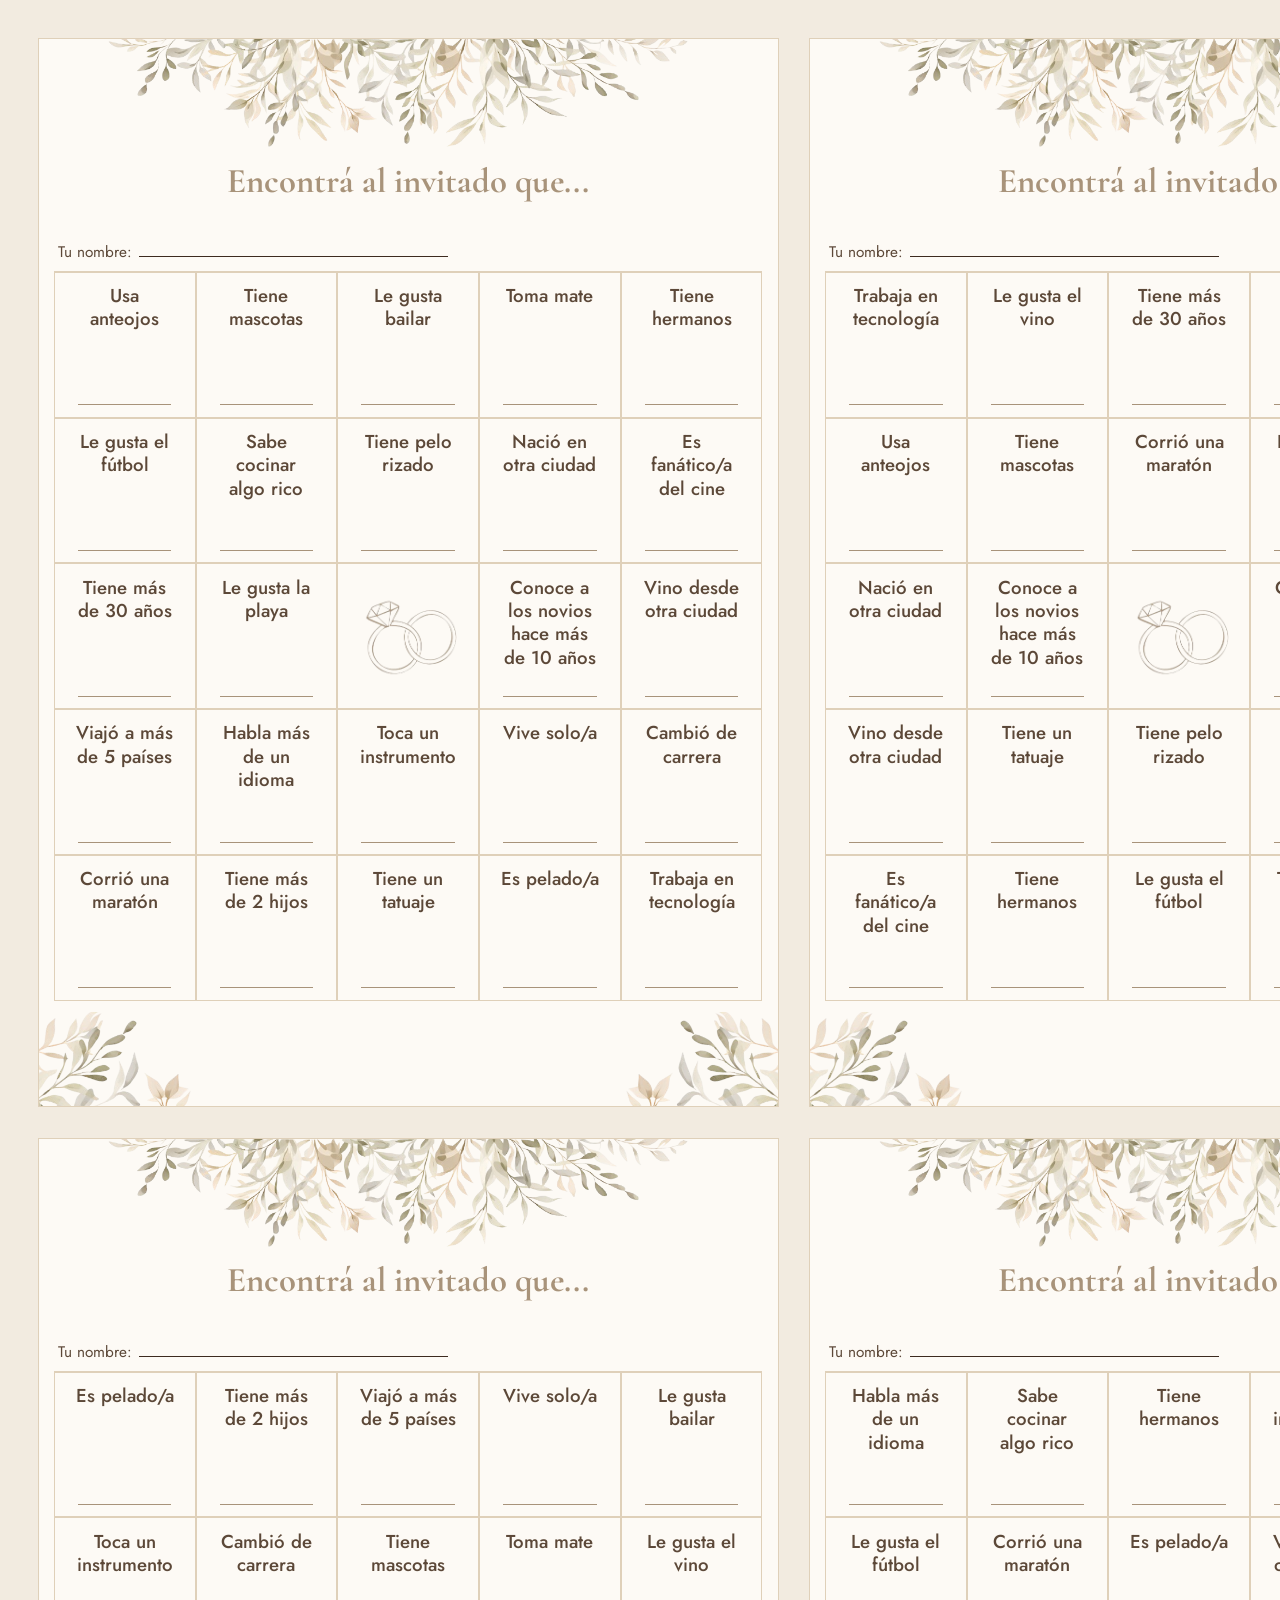
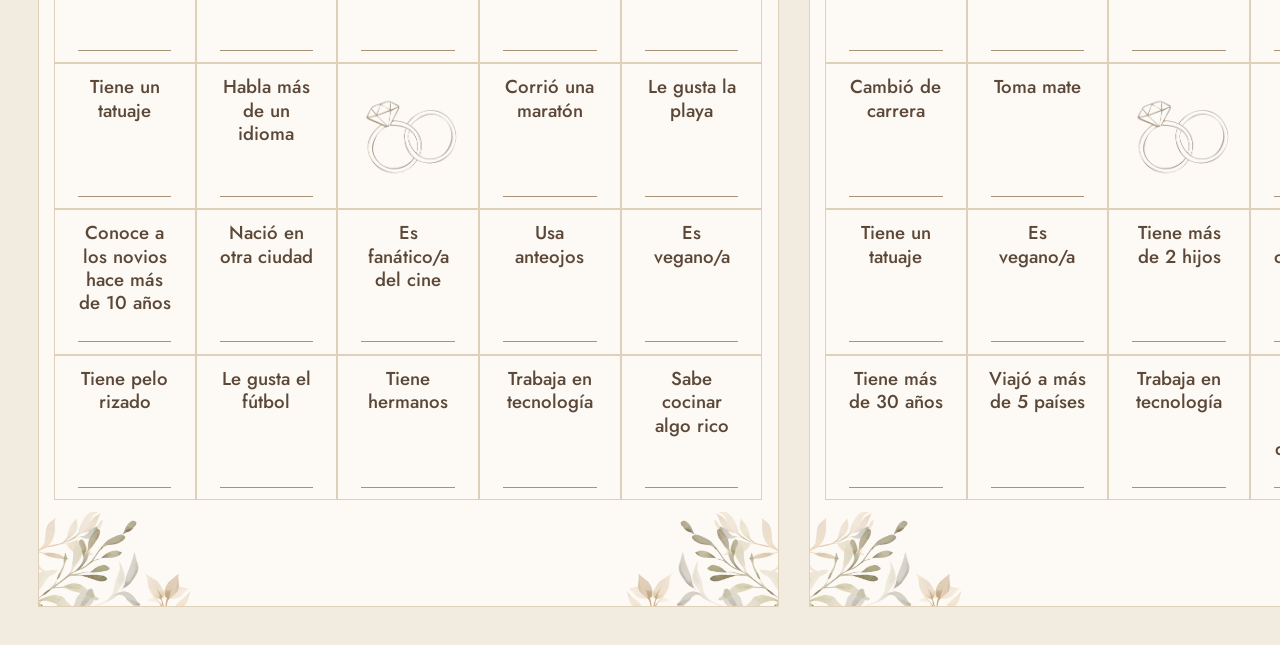
==== carton-preview.html @ 7a1c5728 "feat: rediseño visual completo del cartón de bingo - Nuevo diseño: título 'Encontrá al invitado que." ====
<!DOCTYPE html>
<html lang="es">
<head>
  <meta charset="UTF-8">
  <title>Preview Cartones — Clara & Javier</title>
  <link href="https://fonts.googleapis.com/css2?family=Cormorant+Garamond:ital,wght@0,400;0,600;0,700;1,400;1,600&family=Jost:wght@300;400;500;600&display=swap" rel="stylesheet">
  <style>
    * { box-sizing: border-box; margin: 0; padding: 0; }

    body {
      background: #f2ebe0;
      font-family: 'Jost', sans-serif;
    }

    .print-sheet {
      display: grid;
      grid-template-columns: 1fr 1fr;
      grid-template-rows: 1fr 1fr;
      width: 420mm;
      height: 594mm;
      margin: 0 auto;
      padding: 10mm;
      gap: 8mm;
    }

    @media print {
      body { background: white; }
      .print-sheet {
        width: 420mm;
        height: 594mm;
        margin: 0;
        padding: 8mm;
        page-break-after: always;
      }
    }

    /* ── Cartón individual ── */
    .carton-page {
      position: relative;
      display: flex;
      flex-direction: column;
      background: #fdfaf5;
      overflow: hidden;
      border: 1px solid #dfd0b9;
    }

    .carton-wrap {
      position: relative;
      display: flex;
      flex-direction: column;
      height: 100%;
    }

    /* ── Flores arriba ── */
    .floral-top {
      width: 100%;
      flex-shrink: 0;
      overflow: hidden;
      line-height: 0;
    }

    .floral-top img {
      width: 100%;
      display: block;
      object-fit: cover;
      object-position: top center;
      max-height: 40mm;
    }

    /* ── Título ── */
    .carton-titulo {
      display: flex;
      flex-direction: column;
      align-items: center;
      padding: 3mm 4mm 9mm;
      flex-shrink: 0;
    }

    .titulo-principal {
      font-family: 'Cormorant Garamond', serif;
      font-style: normal;
      font-weight: 700;
      font-size: 26pt;
      color: #a8937a;
      line-height: 1.1;
      max-width: 80%;
      text-align: center;
    }

    /* ── Tu nombre ── */
    .nombre-field {
      display: flex;
      align-items: baseline;
      padding: 2mm 5mm 2mm;
      gap: 2mm;
      flex-shrink: 0;
      max-width: 58%;
    }

    .nombre-label {
      font-family: 'Jost', sans-serif;
      font-size: 11.5pt;
      font-weight: 400;
      color: #5c4838;
      white-space: nowrap;
    }

    .nombre-linea {
      flex: 1;
      border-bottom: 0.8px solid #3d2b1f;
      min-width: 30mm;
    }

    /* ── Grilla ── */
    .grid {
      display: grid;
      grid-template-columns: repeat(5, 1fr);
      grid-template-rows: repeat(5, 1fr);
      flex: 1;
      background: #dfd0b9;
      gap: 0;
      border-top: 1px solid #dfd0b9;
      margin: 0 4mm;
      margin-bottom: 28mm;
    }

    /* ── Filas alternadas ── */
    .celda {
      display: flex;
      flex-direction: column;
      align-items: center;
      justify-content: flex-start;
      padding: 2mm 2mm 1.5mm;
      text-align: center;
      background: #fdfaf5;
      border: 0.5px solid #dfd0b9;
      overflow: hidden;
    }

    .celda.centro {
      justify-content: center;
      padding: 2mm;
    }

    .celda.centro img {
      width: 100%;
      height: 100%;
      object-fit: contain;
    }

    .frase-txt {
      font-family: 'Jost', sans-serif;
      font-weight: 500;
      font-size: 14pt;
      color: #5c4838;
      line-height: 1.25;
      word-break: break-word;
      max-width: 80%;
      padding-top: 1mm;
    }

    .firma-linea {
      width: 75%;
      border-bottom: 0.7px solid #a8937a;
      margin-top: auto;
      flex-shrink: 0;
      margin-bottom: 1.5mm;
    }

    /* ── Flores esquinas inferiores ── */
    /* El div tiene orientación landscape; se rota 90° sobre la esquina
       para que las flores emerjan verticalmente desde abajo */
    .floral-corner {
      position: absolute;
      bottom: 0;
      overflow: hidden;
      pointer-events: none;
      width: 45mm;
      height: 26mm;
      line-height: 0;
    }

    .floral-left { left: 0; }
    .floral-right {
      right: 0;
      transform: scaleX(-1);
      transform-origin: center;
    }

    .floral-corner img {
      width: 150%;
      height: auto;
      display: block;
    }

  </style>
</head>
<body>

<div class="print-sheet">

  <!-- ══ CARTÓN 1 ══ -->
  <div class="carton-page">
    <div class="carton-wrap">
      <div class="floral-top"><img src="img/4.png" alt="flores"></div>
      <div class="carton-titulo">
        <span class="titulo-principal">Encontrá al invitado que...</span>
      </div>
      <div class="nombre-field">
        <span class="nombre-label">Tu nombre:</span>
        <span class="nombre-linea"></span>
      </div>
      <div class="grid">
        <div class="celda"><span class="frase-txt">Usa anteojos</span><div class="firma-linea"></div></div>
        <div class="celda"><span class="frase-txt">Tiene mascotas</span><div class="firma-linea"></div></div>
        <div class="celda"><span class="frase-txt">Le gusta bailar</span><div class="firma-linea"></div></div>
        <div class="celda"><span class="frase-txt">Toma mate</span><div class="firma-linea"></div></div>
        <div class="celda"><span class="frase-txt">Tiene hermanos</span><div class="firma-linea"></div></div>
        <div class="celda"><span class="frase-txt">Le gusta el fútbol</span><div class="firma-linea"></div></div>
        <div class="celda"><span class="frase-txt">Sabe cocinar algo rico</span><div class="firma-linea"></div></div>
        <div class="celda"><span class="frase-txt">Tiene pelo rizado</span><div class="firma-linea"></div></div>
        <div class="celda"><span class="frase-txt">Nació en otra ciudad</span><div class="firma-linea"></div></div>
        <div class="celda"><span class="frase-txt">Es fanático/a del cine</span><div class="firma-linea"></div></div>
        <div class="celda"><span class="frase-txt">Tiene más de 30 años</span><div class="firma-linea"></div></div>
        <div class="celda"><span class="frase-txt">Le gusta la playa</span><div class="firma-linea"></div></div>
        <div class="celda centro"><img src="img/5.png" alt="centro"></div>
        <div class="celda"><span class="frase-txt">Conoce a los novios hace más de 10 años</span><div class="firma-linea"></div></div>
        <div class="celda"><span class="frase-txt">Vino desde otra ciudad</span><div class="firma-linea"></div></div>
        <div class="celda"><span class="frase-txt">Viajó a más de 5 países</span><div class="firma-linea"></div></div>
        <div class="celda"><span class="frase-txt">Habla más de un idioma</span><div class="firma-linea"></div></div>
        <div class="celda"><span class="frase-txt">Toca un instrumento</span><div class="firma-linea"></div></div>
        <div class="celda"><span class="frase-txt">Vive solo/a</span><div class="firma-linea"></div></div>
        <div class="celda"><span class="frase-txt">Cambió de carrera</span><div class="firma-linea"></div></div>
        <div class="celda"><span class="frase-txt">Corrió una maratón</span><div class="firma-linea"></div></div>
        <div class="celda"><span class="frase-txt">Tiene más de 2 hijos</span><div class="firma-linea"></div></div>
        <div class="celda"><span class="frase-txt">Tiene un tatuaje</span><div class="firma-linea"></div></div>
        <div class="celda"><span class="frase-txt">Es pelado/a</span><div class="firma-linea"></div></div>
        <div class="celda"><span class="frase-txt">Trabaja en tecnología</span><div class="firma-linea"></div></div>
      </div>
      <div class="floral-corner floral-left"><img src="img/6.png" alt=""></div>
      <div class="floral-corner floral-right"><img src="img/6.png" alt=""></div>
    </div>
  </div>

  <!-- ══ CARTÓN 2 ══ -->
  <div class="carton-page">
    <div class="carton-wrap">
      <div class="floral-top"><img src="img/4.png" alt="flores"></div>
      <div class="carton-titulo">
        <span class="titulo-principal">Encontrá al invitado que...</span>
      </div>
      <div class="nombre-field">
        <span class="nombre-label">Tu nombre:</span>
        <span class="nombre-linea"></span>
      </div>
      <div class="grid">
        <div class="celda"><span class="frase-txt">Trabaja en tecnología</span><div class="firma-linea"></div></div>
        <div class="celda"><span class="frase-txt">Le gusta el vino</span><div class="firma-linea"></div></div>
        <div class="celda"><span class="frase-txt">Tiene más de 30 años</span><div class="firma-linea"></div></div>
        <div class="celda"><span class="frase-txt">Es vegano/a</span><div class="firma-linea"></div></div>
        <div class="celda"><span class="frase-txt">Vive solo/a</span><div class="firma-linea"></div></div>
        <div class="celda"><span class="frase-txt">Usa anteojos</span><div class="firma-linea"></div></div>
        <div class="celda"><span class="frase-txt">Tiene mascotas</span><div class="firma-linea"></div></div>
        <div class="celda"><span class="frase-txt">Corrió una maratón</span><div class="firma-linea"></div></div>
        <div class="celda"><span class="frase-txt">Habla más de un idioma</span><div class="firma-linea"></div></div>
        <div class="celda"><span class="frase-txt">Toca un instrumento</span><div class="firma-linea"></div></div>
        <div class="celda"><span class="frase-txt">Nació en otra ciudad</span><div class="firma-linea"></div></div>
        <div class="celda"><span class="frase-txt">Conoce a los novios hace más de 10 años</span><div class="firma-linea"></div></div>
        <div class="celda centro"><img src="img/5.png" alt="centro"></div>
        <div class="celda"><span class="frase-txt">Cambió de carrera</span><div class="firma-linea"></div></div>
        <div class="celda"><span class="frase-txt">Le gusta la playa</span><div class="firma-linea"></div></div>
        <div class="celda"><span class="frase-txt">Vino desde otra ciudad</span><div class="firma-linea"></div></div>
        <div class="celda"><span class="frase-txt">Tiene un tatuaje</span><div class="firma-linea"></div></div>
        <div class="celda"><span class="frase-txt">Tiene pelo rizado</span><div class="firma-linea"></div></div>
        <div class="celda"><span class="frase-txt">Sabe cocinar algo rico</span><div class="firma-linea"></div></div>
        <div class="celda"><span class="frase-txt">Le gusta bailar</span><div class="firma-linea"></div></div>
        <div class="celda"><span class="frase-txt">Es fanático/a del cine</span><div class="firma-linea"></div></div>
        <div class="celda"><span class="frase-txt">Tiene hermanos</span><div class="firma-linea"></div></div>
        <div class="celda"><span class="frase-txt">Le gusta el fútbol</span><div class="firma-linea"></div></div>
        <div class="celda"><span class="frase-txt">Toma mate</span><div class="firma-linea"></div></div>
        <div class="celda"><span class="frase-txt">Viajó a más de 5 países</span><div class="firma-linea"></div></div>
      </div>
      <div class="floral-corner floral-left"><img src="img/6.png" alt=""></div>
      <div class="floral-corner floral-right"><img src="img/6.png" alt=""></div>
    </div>
  </div>

  <!-- ══ CARTÓN 3 ══ -->
  <div class="carton-page">
    <div class="carton-wrap">
      <div class="floral-top"><img src="img/4.png" alt="flores"></div>
      <div class="carton-titulo">
        <span class="titulo-principal">Encontrá al invitado que...</span>
      </div>
      <div class="nombre-field">
        <span class="nombre-label">Tu nombre:</span>
        <span class="nombre-linea"></span>
      </div>
      <div class="grid">
        <div class="celda"><span class="frase-txt">Es pelado/a</span><div class="firma-linea"></div></div>
        <div class="celda"><span class="frase-txt">Tiene más de 2 hijos</span><div class="firma-linea"></div></div>
        <div class="celda"><span class="frase-txt">Viajó a más de 5 países</span><div class="firma-linea"></div></div>
        <div class="celda"><span class="frase-txt">Vive solo/a</span><div class="firma-linea"></div></div>
        <div class="celda"><span class="frase-txt">Le gusta bailar</span><div class="firma-linea"></div></div>
        <div class="celda"><span class="frase-txt">Toca un instrumento</span><div class="firma-linea"></div></div>
        <div class="celda"><span class="frase-txt">Cambió de carrera</span><div class="firma-linea"></div></div>
        <div class="celda"><span class="frase-txt">Tiene mascotas</span><div class="firma-linea"></div></div>
        <div class="celda"><span class="frase-txt">Toma mate</span><div class="firma-linea"></div></div>
        <div class="celda"><span class="frase-txt">Le gusta el vino</span><div class="firma-linea"></div></div>
        <div class="celda"><span class="frase-txt">Tiene un tatuaje</span><div class="firma-linea"></div></div>
        <div class="celda"><span class="frase-txt">Habla más de un idioma</span><div class="firma-linea"></div></div>
        <div class="celda centro"><img src="img/5.png" alt="centro"></div>
        <div class="celda"><span class="frase-txt">Corrió una maratón</span><div class="firma-linea"></div></div>
        <div class="celda"><span class="frase-txt">Le gusta la playa</span><div class="firma-linea"></div></div>
        <div class="celda"><span class="frase-txt">Conoce a los novios hace más de 10 años</span><div class="firma-linea"></div></div>
        <div class="celda"><span class="frase-txt">Nació en otra ciudad</span><div class="firma-linea"></div></div>
        <div class="celda"><span class="frase-txt">Es fanático/a del cine</span><div class="firma-linea"></div></div>
        <div class="celda"><span class="frase-txt">Usa anteojos</span><div class="firma-linea"></div></div>
        <div class="celda"><span class="frase-txt">Es vegano/a</span><div class="firma-linea"></div></div>
        <div class="celda"><span class="frase-txt">Tiene pelo rizado</span><div class="firma-linea"></div></div>
        <div class="celda"><span class="frase-txt">Le gusta el fútbol</span><div class="firma-linea"></div></div>
        <div class="celda"><span class="frase-txt">Tiene hermanos</span><div class="firma-linea"></div></div>
        <div class="celda"><span class="frase-txt">Trabaja en tecnología</span><div class="firma-linea"></div></div>
        <div class="celda"><span class="frase-txt">Sabe cocinar algo rico</span><div class="firma-linea"></div></div>
      </div>
      <div class="floral-corner floral-left"><img src="img/6.png" alt=""></div>
      <div class="floral-corner floral-right"><img src="img/6.png" alt=""></div>
    </div>
  </div>

  <!-- ══ CARTÓN 4 ══ -->
  <div class="carton-page">
    <div class="carton-wrap">
      <div class="floral-top"><img src="img/4.png" alt="flores"></div>
      <div class="carton-titulo">
        <span class="titulo-principal">Encontrá al invitado que...</span>
      </div>
      <div class="nombre-field">
        <span class="nombre-label">Tu nombre:</span>
        <span class="nombre-linea"></span>
      </div>
      <div class="grid">
        <div class="celda"><span class="frase-txt">Habla más de un idioma</span><div class="firma-linea"></div></div>
        <div class="celda"><span class="frase-txt">Sabe cocinar algo rico</span><div class="firma-linea"></div></div>
        <div class="celda"><span class="frase-txt">Tiene hermanos</span><div class="firma-linea"></div></div>
        <div class="celda"><span class="frase-txt">Toca un instrumento</span><div class="firma-linea"></div></div>
        <div class="celda"><span class="frase-txt">Tiene mascotas</span><div class="firma-linea"></div></div>
        <div class="celda"><span class="frase-txt">Le gusta el fútbol</span><div class="firma-linea"></div></div>
        <div class="celda"><span class="frase-txt">Corrió una maratón</span><div class="firma-linea"></div></div>
        <div class="celda"><span class="frase-txt">Es pelado/a</span><div class="firma-linea"></div></div>
        <div class="celda"><span class="frase-txt">Vino desde otra ciudad</span><div class="firma-linea"></div></div>
        <div class="celda"><span class="frase-txt">Usa anteojos</span><div class="firma-linea"></div></div>
        <div class="celda"><span class="frase-txt">Cambió de carrera</span><div class="firma-linea"></div></div>
        <div class="celda"><span class="frase-txt">Toma mate</span><div class="firma-linea"></div></div>
        <div class="celda centro"><img src="img/5.png" alt="centro"></div>
        <div class="celda"><span class="frase-txt">Le gusta bailar</span><div class="firma-linea"></div></div>
        <div class="celda"><span class="frase-txt">Es fanático/a del cine</span><div class="firma-linea"></div></div>
        <div class="celda"><span class="frase-txt">Tiene un tatuaje</span><div class="firma-linea"></div></div>
        <div class="celda"><span class="frase-txt">Es vegano/a</span><div class="firma-linea"></div></div>
        <div class="celda"><span class="frase-txt">Tiene más de 2 hijos</span><div class="firma-linea"></div></div>
        <div class="celda"><span class="frase-txt">Nació en otra ciudad</span><div class="firma-linea"></div></div>
        <div class="celda"><span class="frase-txt">Le gusta el vino</span><div class="firma-linea"></div></div>
        <div class="celda"><span class="frase-txt">Tiene más de 30 años</span><div class="firma-linea"></div></div>
        <div class="celda"><span class="frase-txt">Viajó a más de 5 países</span><div class="firma-linea"></div></div>
        <div class="celda"><span class="frase-txt">Trabaja en tecnología</span><div class="firma-linea"></div></div>
        <div class="celda"><span class="frase-txt">Conoce a los novios hace más de 10 años</span><div class="firma-linea"></div></div>
        <div class="celda"><span class="frase-txt">Tiene pelo rizado</span><div class="firma-linea"></div></div>
      </div>
      <div class="floral-corner floral-left"><img src="img/6.png" alt=""></div>
      <div class="floral-corner floral-right"><img src="img/6.png" alt=""></div>
    </div>
  </div>

</div><!-- /print-sheet -->

</body>
</html>
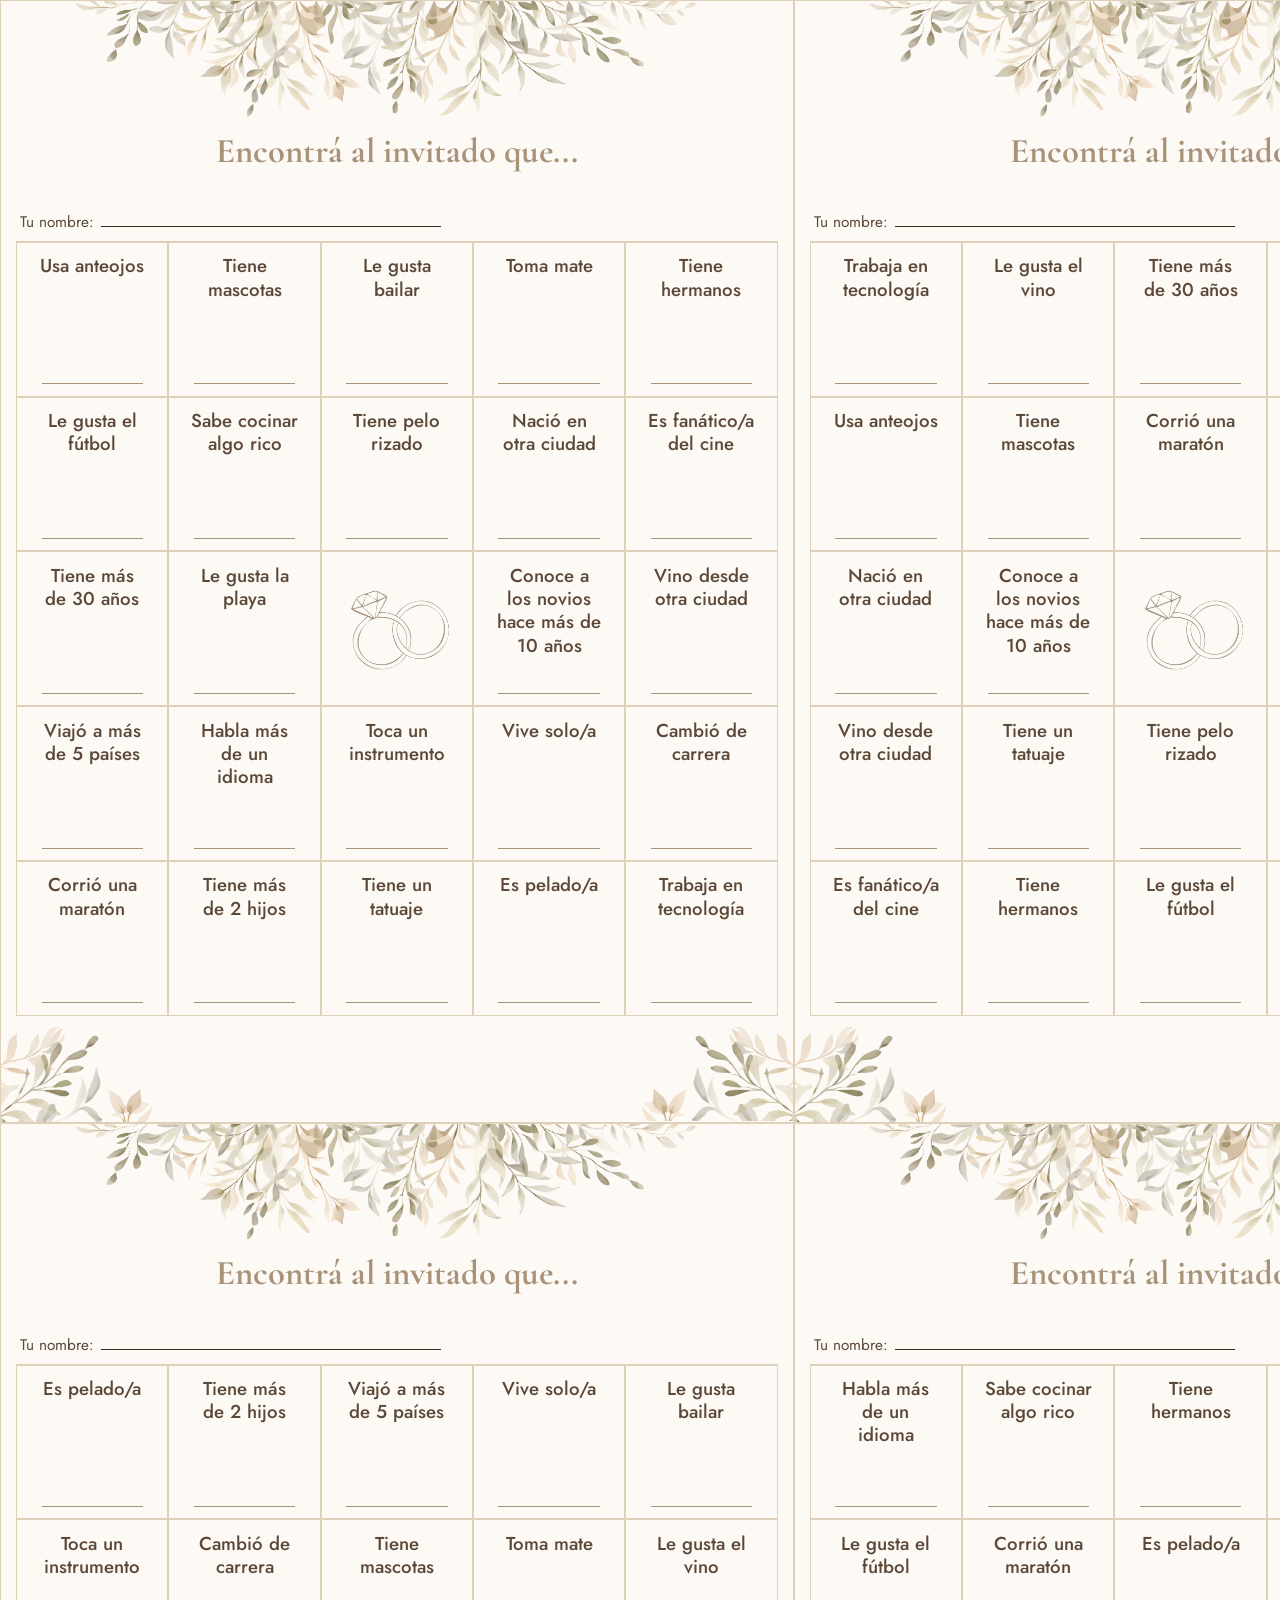
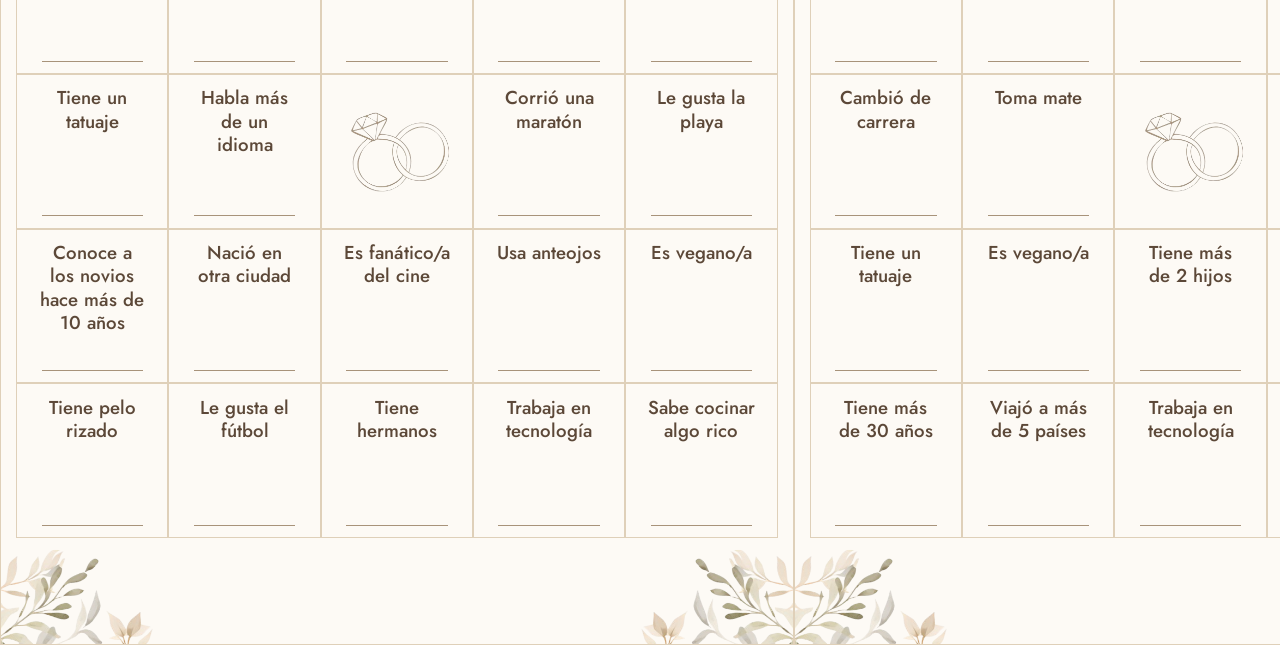
==== commit 4229ff35: "fix: eliminar gap y padding del print-sheet para corte limpio en A3 Los 4 cartones ahora llenan toda" ====
--- a/carton-preview.html
+++ b/carton-preview.html
@@ -19,8 +19,8 @@
       width: 420mm;
       height: 594mm;
       margin: 0 auto;
-      padding: 10mm;
-      gap: 8mm;
+      padding: 0;
+      gap: 0;
     }
 
     @media print {
@@ -29,7 +29,7 @@
         width: 420mm;
         height: 594mm;
         margin: 0;
-        padding: 8mm;
+        padding: 0;
         page-break-after: always;
       }
     }
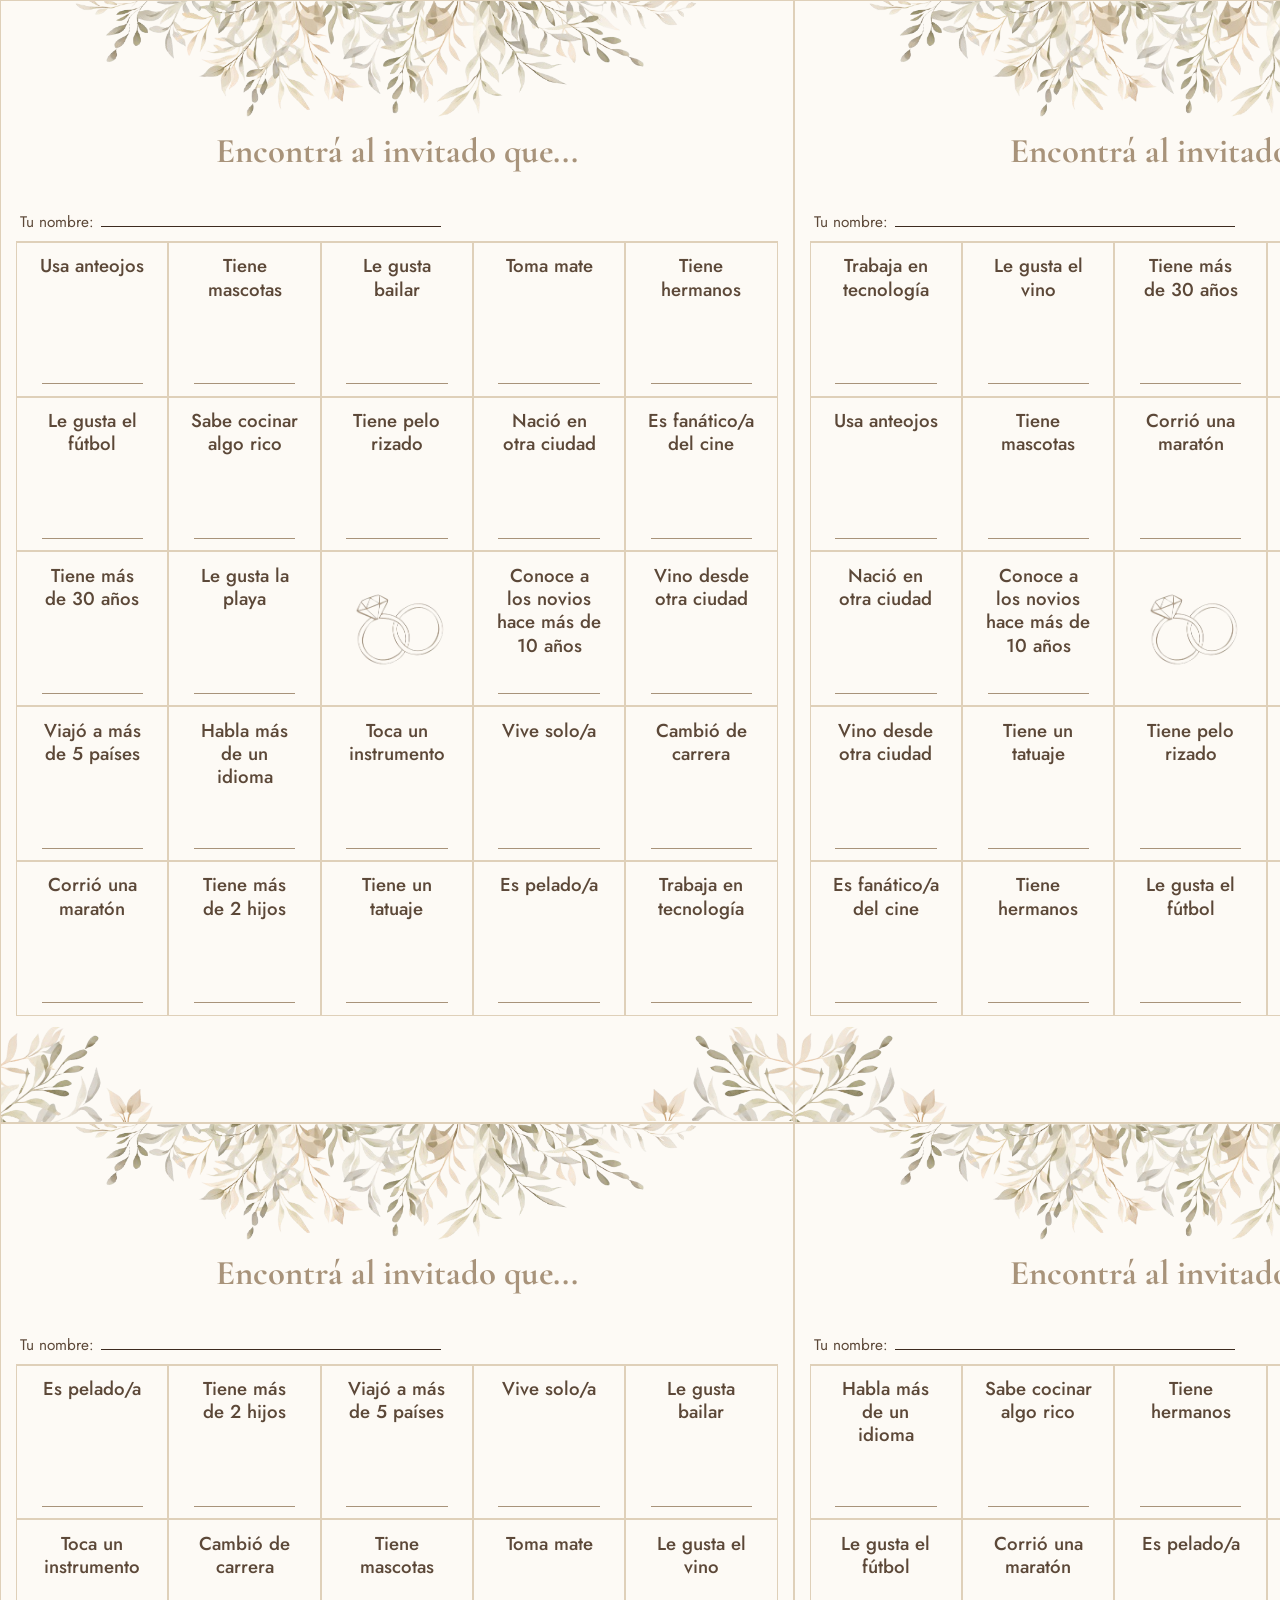
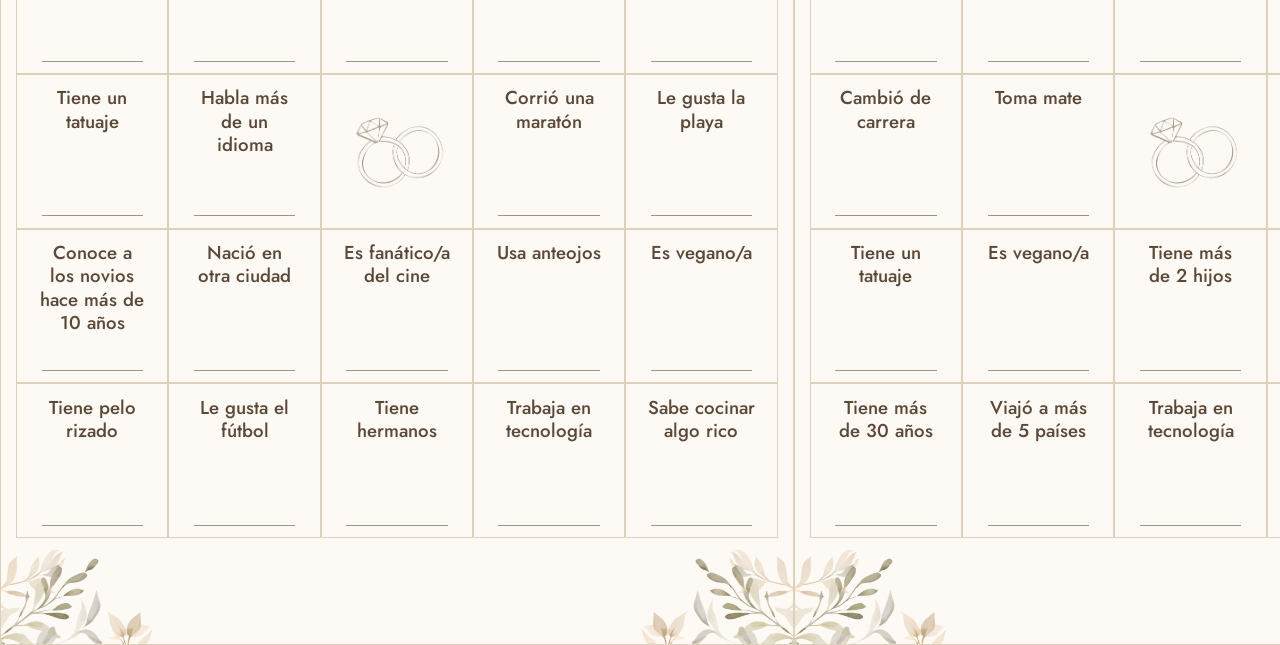
==== commit 2e3d390c: "fix: imagen central estirada — reemplazar object-fit:contain por max-width/height auto html2canvas n" ====
--- a/carton-preview.html
+++ b/carton-preview.html
@@ -143,9 +143,11 @@
     }
 
     .celda.centro img {
-      width: 100%;
-      height: 100%;
-      object-fit: contain;
+      max-width: 88%;
+      max-height: 88%;
+      width: auto;
+      height: auto;
+      display: block;
     }
 
     .frase-txt {
